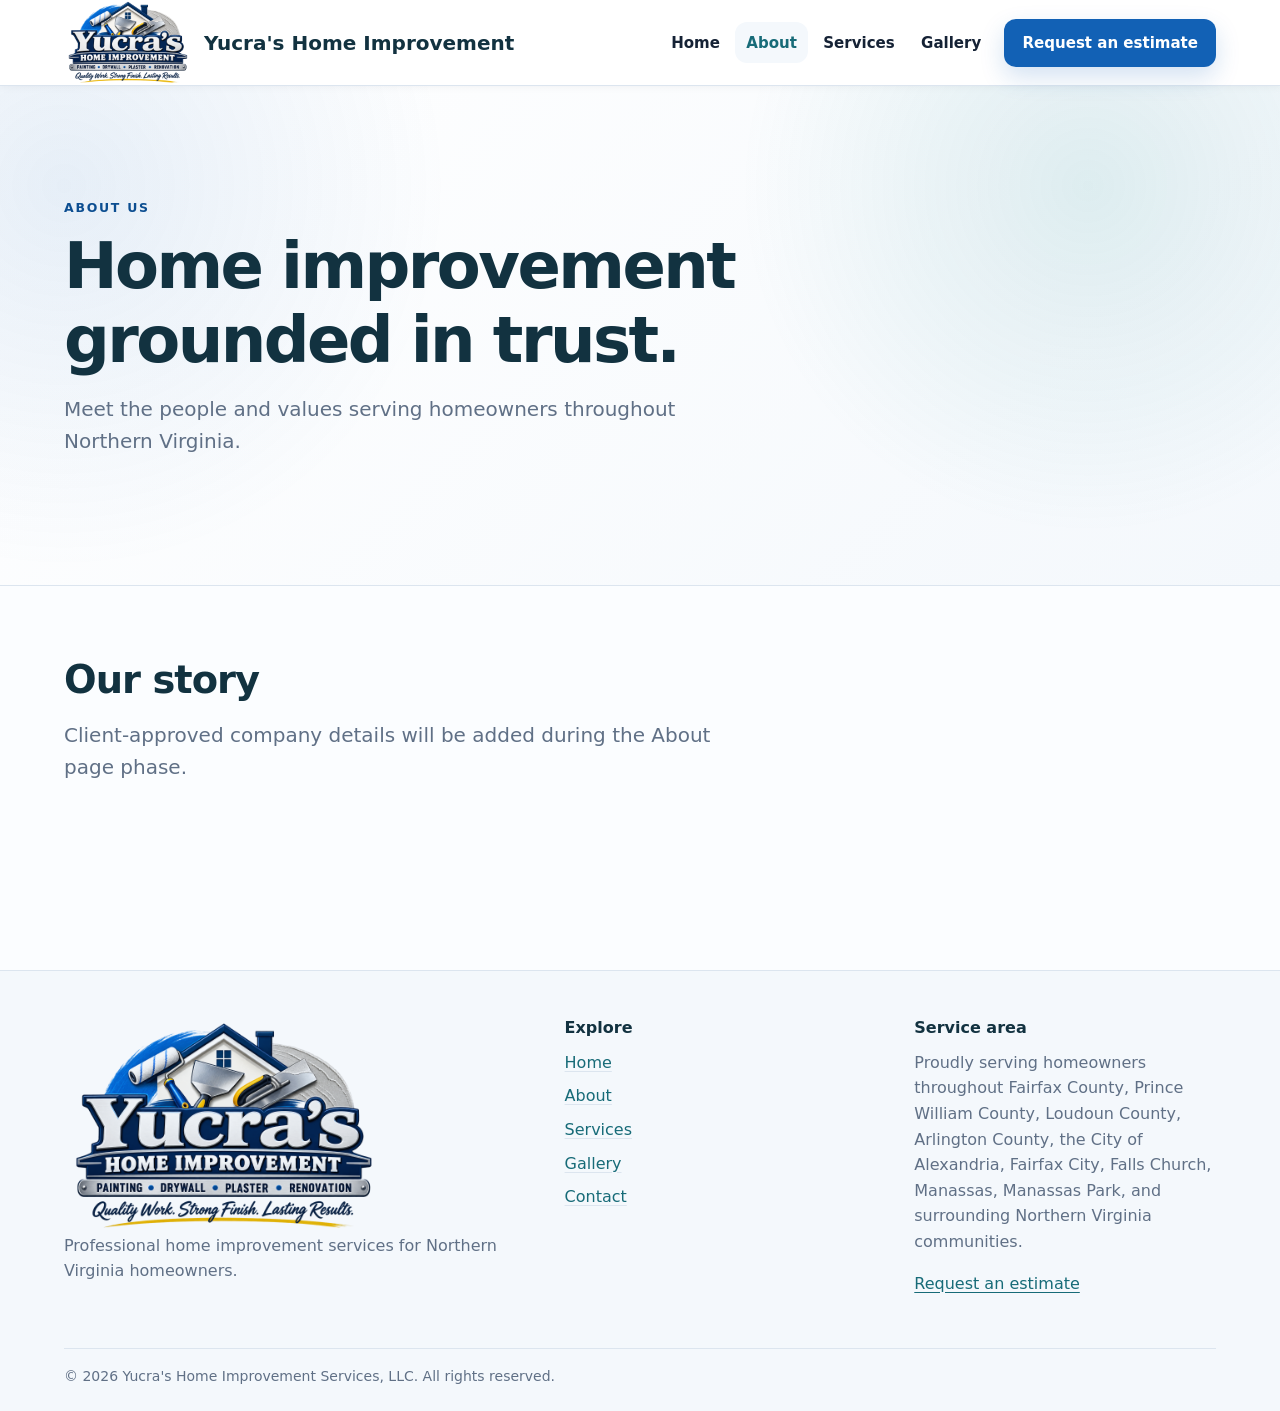
==== about.html @ 3514a620 "feat: implement homepage and update site branding" ====
<!doctype html>
<html lang="en">
<head><meta charset="utf-8"><meta name="viewport" content="width=device-width,initial-scale=1"><meta name="description" content="Learn about Yucra's Home Improvement Services."><title>About | Yucra's Home Improvement</title><link rel="stylesheet" href="src/css/styles.css"></head>
<body>
  <a class="skip-link" href="#main-content">Skip to main content</a>
  <header class="site-header"><div class="container site-header__inner"><a class="brand" href="index.html" aria-label="Yucra's Home Improvement, home"><img class="brand__mark brand__mark--approved" src="src/images/logo/logo_v2.png" width="1536" height="1024" alt="" decoding="async"><span class="brand__text">Yucra's Home Improvement</span></a><button class="nav-toggle" type="button" aria-expanded="false" aria-controls="site-navigation" aria-label="Open navigation"><span class="nav-toggle__icon" aria-hidden="true"></span></button><nav class="site-nav" id="site-navigation" aria-label="Primary navigation"><a href="index.html">Home</a><a href="about.html" aria-current="page">About</a><a href="services.html">Services</a><a href="gallery.html">Gallery</a><a class="button" href="contact.html">Request an estimate</a></nav></div></header>
  <main id="main-content"><section class="page-hero"><div class="container"><p class="eyebrow">About us</p><h1>Home improvement grounded in trust.</h1><p class="lede">Meet the people and values serving homeowners throughout Northern Virginia.</p></div></section><section class="section page-placeholder"><div class="container"><h2>Our story</h2><p class="lede">Client-approved company details will be added during the About page phase.</p></div></section></main>
  <footer class="site-footer"><div class="container"><div class="site-footer__grid"><div><a class="footer-logo-link" href="index.html" aria-label="Yucra's Home Improvement, home"><img class="footer-logo" src="src/images/logo/logo_v2.png" width="1536" height="1024" alt="" loading="lazy" decoding="async"></a><p>Professional home improvement services for Northern Virginia homeowners.</p></div><nav aria-label="Footer navigation"><h3>Explore</h3><ul class="footer-links"><li><a href="index.html">Home</a></li><li><a href="about.html">About</a></li><li><a href="services.html">Services</a></li><li><a href="gallery.html">Gallery</a></li><li><a href="contact.html">Contact</a></li></ul></nav><div><h3>Service area</h3><p>Proudly serving homeowners throughout Fairfax County, Prince William County, Loudoun County, Arlington County, the City of Alexandria, Fairfax City, Falls Church, Manassas, Manassas Park, and surrounding Northern Virginia communities.</p><a href="contact.html">Request an estimate</a></div></div><div class="site-footer__bottom">&copy; <span data-current-year>2026</span> Yucra's Home Improvement Services, LLC. All rights reserved.</div></div></footer>
  <script src="src/js/main.js" defer></script>
</body>
</html>
---- src/css/styles.css ----
:root {
  --color-primary-900: #123240;
  --color-primary-700: #176b78;
  --color-primary-500: #2a9098;
  --color-accent-500: #1261b5;
  --color-accent-600: #0c4e91;
  --color-accent-glow: rgb(18 97 181 / 10%);
  --color-primary-glow: rgb(42 144 152 / 13%);
  --color-ink: #152235;
  --color-muted: #607086;
  --color-surface: #fbfdff;
  --color-surface-raised: #ffffff;
  --color-surface-header: rgb(255 255 255 / 88%);
  --color-surface-soft: #f4f8fc;
  --color-border: #dce5ef;
  --color-on-accent: #ffffff;
  --font-sans: Inter, ui-sans-serif, system-ui, -apple-system, BlinkMacSystemFont, "Segoe UI", sans-serif;
  --space-1: .25rem;
  --space-2: .5rem;
  --space-3: .75rem;
  --space-4: 1rem;
  --space-5: 1.5rem;
  --space-6: 2rem;
  --space-7: 3rem;
  --space-8: 4.5rem;
  --radius-sm: .75rem;
  --radius-md: 1rem;
  --radius-lg: 1.375rem;
  --shadow-sm: 0 1px 8px rgb(7 21 37 / 5%);
  --shadow-md: 0 18px 45px rgb(7 21 37 / 10%);
  --shadow-accent: 0 10px 25px rgb(18 97 181 / 18%);
  --container: 72rem;
  --transition: 180ms ease;
}

*, *::before, *::after { box-sizing: border-box; }
html { scroll-behavior: smooth; }
body {
  margin: 0;
  color: var(--color-ink);
  background: var(--color-surface);
  font-family: var(--font-sans);
  font-size: 1rem;
  line-height: 1.6;
  -webkit-font-smoothing: antialiased;
}
body.nav-open { overflow: hidden; }
img { display: block; max-width: 100%; }
a { color: var(--color-primary-700); text-underline-offset: .2em; }
a:hover { color: var(--color-primary-900); }
h1, h2, h3 { margin: 0 0 var(--space-4); color: var(--color-primary-900); line-height: 1.15; }
h1 { font-size: clamp(2.25rem, 5vw, 4.5rem); letter-spacing: -.04em; }
h2 { font-size: clamp(1.75rem, 3vw, 2.75rem); letter-spacing: -.025em; }
h3 { font-size: 1.25rem; }
p { margin: 0 0 var(--space-4); }

.skip-link { position: fixed; left: var(--space-4); top: -5rem; z-index: 1000; padding: var(--space-3) var(--space-4); background: var(--color-primary-900); color: var(--color-on-accent); }
.skip-link:focus { top: var(--space-4); }
.container { width: min(calc(100% - 2rem), var(--container)); margin-inline: auto; }
.section { padding-block: var(--space-8); }
.section--soft { background: var(--color-surface-soft); }
.eyebrow { margin-bottom: var(--space-3); color: var(--color-accent-600); font-size: .78rem; font-weight: 800; letter-spacing: .14em; text-transform: uppercase; }
.lede { max-width: 42rem; color: var(--color-muted); font-size: clamp(1.05rem, 2vw, 1.25rem); }
.text-link { color: var(--color-primary-900); font-weight: 800; text-decoration: none; }
.text-link span { margin-left: var(--space-1); color: var(--color-accent-500); }

.button { display: inline-flex; min-height: 3rem; align-items: center; justify-content: center; padding: .75rem 1.25rem; border: 2px solid transparent; border-radius: var(--radius-sm); background: var(--color-accent-500); box-shadow: var(--shadow-accent); color: var(--color-on-accent); font-weight: 750; text-decoration: none; transition: background var(--transition), box-shadow var(--transition), transform var(--transition); }
.button:hover { background: var(--color-accent-600); color: var(--color-on-accent); transform: translateY(-1px); }
.button--outline { border-color: var(--color-primary-700); background: transparent; box-shadow: none; color: var(--color-primary-700); }
.button--outline:hover { background: var(--color-primary-700); color: var(--color-on-accent); }

.site-header { position: sticky; top: 0; z-index: 100; border-bottom: 1px solid var(--color-border); background: var(--color-surface-header); box-shadow: var(--shadow-sm); backdrop-filter: blur(18px); }
.site-header__inner { min-height: 4.75rem; display: flex; align-items: center; justify-content: space-between; gap: var(--space-5); }
.brand { display: inline-flex; align-items: center; gap: var(--space-3); color: var(--color-primary-900); font-weight: 850; line-height: 1.05; text-decoration: none; }
.brand__mark { display: grid; width: 2.5rem; aspect-ratio: 1; place-items: center; border-radius: var(--radius-sm); background: linear-gradient(135deg, var(--color-accent-500), var(--color-primary-500)); box-shadow: var(--shadow-accent); color: var(--color-on-accent); font-size: .85rem; letter-spacing: .04em; }
.site-header .brand__mark--approved { width: 8rem; height: auto; aspect-ratio: auto; object-fit: contain; background: var(--color-surface-raised); box-shadow: none; }
.site-header .brand__text { display: block; color: var(--color-primary-900); font-size: 1.25rem; font-weight: 700; line-height: 1.2; white-space: nowrap; }
.nav-toggle { display: none; width: 2.75rem; height: 2.75rem; border: 1px solid var(--color-border); border-radius: var(--radius-sm); background: var(--color-surface-raised); color: var(--color-primary-900); cursor: pointer; }
.nav-toggle__icon,
.nav-toggle__icon::before,
.nav-toggle__icon::after { display: block; width: 1.25rem; height: 2px; border-radius: 999px; background: currentColor; transition: transform var(--transition), opacity var(--transition); }
.nav-toggle__icon { position: relative; }
.nav-toggle__icon::before,
.nav-toggle__icon::after { position: absolute; left: 0; content: ""; }
.nav-toggle__icon::before { transform: translateY(-.4rem); }
.nav-toggle__icon::after { transform: translateY(.4rem); }
.nav-toggle[aria-expanded="true"] .nav-toggle__icon { background: transparent; }
.nav-toggle[aria-expanded="true"] .nav-toggle__icon::before { transform: rotate(45deg); }
.nav-toggle[aria-expanded="true"] .nav-toggle__icon::after { transform: rotate(-45deg); }
.site-nav { display: flex; align-items: center; gap: .25rem; }
.site-nav a { padding: .55rem .7rem; border-radius: var(--radius-sm); color: var(--color-ink); font-size: .94rem; font-weight: 700; text-decoration: none; }
.site-nav a:hover, .site-nav a[aria-current="page"] { background: var(--color-surface-soft); color: var(--color-primary-700); }
.site-nav .button { margin-left: var(--space-2); padding-inline: 1rem; color: var(--color-on-accent); }

.page-hero { padding-block: clamp(4rem, 9vw, 7rem); border-bottom: 1px solid var(--color-border); background: radial-gradient(circle at 85% 20%, var(--color-primary-glow), transparent 30%), radial-gradient(circle at 5% 20%, var(--color-accent-glow), transparent 30%), linear-gradient(135deg, var(--color-surface-raised), var(--color-surface-soft)); color: var(--color-ink); }
.page-hero h1 { max-width: 52rem; color: var(--color-primary-900); }
.page-hero .lede { color: var(--color-muted); }
.page-placeholder { min-height: 24rem; }

.home-hero { min-height: min(46rem, calc(100vh - 4.75rem)); display: grid; align-items: center; }
.home-hero__inner { display: grid; width: min(calc(100% - 2rem), var(--container)); align-items: center; }
.home-hero__content { min-width: 0; }
.home-hero h1 { max-width: 60rem; }
.home-hero .lede { max-width: 48rem; }
.button-group { display: flex; flex-wrap: wrap; gap: var(--space-4); margin-top: var(--space-6); }
.intro-grid { display: grid; grid-template-columns: minmax(0, .9fr) minmax(0, 1.1fr); gap: var(--space-8); align-items: start; }
.intro-copy { max-width: 38rem; }
.section-heading { max-width: 44rem; margin-bottom: var(--space-7); }
.section-heading--split { display: grid; max-width: none; grid-template-columns: minmax(0, 1.15fr) minmax(18rem, .85fr); gap: var(--space-7); align-items: end; }
.section-heading--split .button { margin-top: var(--space-3); }
.service-grid { display: grid; grid-template-columns: repeat(2, minmax(0, 1fr)); gap: var(--space-5); }
.service-card { display: flex; min-height: 20rem; flex-direction: column; padding: var(--space-6); border: 1px solid var(--color-border); border-radius: var(--radius-lg); background: var(--color-surface-raised); box-shadow: var(--shadow-sm); }
.service-card__number { margin-bottom: var(--space-6); color: var(--color-accent-500); font-size: .75rem; font-weight: 900; letter-spacing: .1em; }
.service-card p { color: var(--color-muted); }
.service-card .text-link { margin-top: auto; }
.specialty-panel { display: grid; grid-template-columns: minmax(0, 1.1fr) minmax(20rem, .9fr); gap: var(--space-8); align-items: center; padding: var(--space-8); border: 1px solid var(--color-border); border-radius: var(--radius-lg); background: var(--color-surface-raised); box-shadow: var(--shadow-md); }
.specialty-panel__copy { max-width: 42rem; }
.process-list { display: grid; margin: 0; padding: 0; grid-template-columns: repeat(2, minmax(0, 1fr)); gap: var(--space-3); list-style: none; }
.process-list li { display: grid; min-height: 8rem; align-content: space-between; padding: var(--space-5); border: 1px solid var(--color-border); border-radius: var(--radius-md); background: var(--color-surface-soft); }
.process-list span { color: var(--color-accent-500); font-size: .72rem; font-weight: 900; letter-spacing: .1em; }
.process-list strong { color: var(--color-primary-900); font-size: 1.1rem; }
.work-preview { display: grid; grid-template-columns: 1.2fr .9fr .9fr; gap: var(--space-4); }
.work-preview__item { display: flex; min-height: 18rem; align-items: flex-end; overflow: hidden; padding: var(--space-5); border: 1px solid var(--color-border); border-radius: var(--radius-lg); background: radial-gradient(circle at 80% 15%, var(--color-primary-glow), transparent 35%), linear-gradient(145deg, var(--color-surface-raised), var(--color-border)); }
.work-preview__item:first-child { min-height: 24rem; }
.work-preview__item span { padding: var(--space-2) var(--space-3); border-radius: var(--radius-sm); background: var(--color-surface-header); color: var(--color-primary-900); font-weight: 800; backdrop-filter: blur(10px); }
.feature-list { display: grid; grid-template-columns: repeat(2, minmax(0, 1fr)); border-top: 1px solid var(--color-border); }
.feature-list article { padding: var(--space-6) var(--space-6) var(--space-6) 0; border-bottom: 1px solid var(--color-border); }
.feature-list article:nth-child(odd) { padding-right: var(--space-7); border-right: 1px solid var(--color-border); }
.feature-list article:nth-child(even) { padding-left: var(--space-7); }
.feature-list p { margin-bottom: 0; color: var(--color-muted); }
.about-preview { display: grid; grid-template-columns: minmax(0, .9fr) minmax(0, 1.1fr); gap: var(--space-8); align-items: center; }
.home-cta { background: var(--color-primary-900); color: var(--color-on-accent); }
.home-cta__inner { display: flex; align-items: center; justify-content: space-between; gap: var(--space-7); }
.home-cta h2 { color: var(--color-on-accent); }
.home-cta p:not(.eyebrow) { max-width: 40rem; color: var(--color-border); }
.home-cta .eyebrow { color: var(--color-primary-500); }

.site-footer { padding-block: var(--space-7) var(--space-5); border-top: 1px solid var(--color-border); background: var(--color-surface-soft); color: var(--color-muted); }
.site-footer__grid { display: grid; grid-template-columns: 1.5fr 1fr 1fr; gap: var(--space-7); }
.footer-logo-link { display: block; width: fit-content; border-radius: var(--radius-sm); }
.footer-logo { width: min(100%, 20rem); height: auto; border-radius: var(--radius-md); mix-blend-mode: multiply; }
.site-footer .brand, .site-footer h2, .site-footer h3 { color: var(--color-primary-900); }
.site-footer a { color: var(--color-primary-700); }
.site-footer h3 { margin-bottom: var(--space-3); font-size: 1rem; }
.footer-links { margin: 0; padding: 0; list-style: none; }
.footer-links li + li { margin-top: var(--space-2); }
.footer-links a { text-decoration-color: var(--color-border); }
.site-footer__bottom { margin-top: var(--space-7); padding-top: var(--space-4); border-top: 1px solid var(--color-border); font-size: .875rem; }

:focus-visible { outline: 3px solid var(--color-accent-500); outline-offset: 3px; }
@media (max-width: 52rem) {
  .nav-toggle { display: grid; place-items: center; }
  .site-header .brand__mark--approved { width: 7rem; }
  .site-header .brand__text { font-size: 1.125rem; }
  .site-nav { position: absolute; top: calc(100% + 1px); left: 0; right: 0; display: none; align-items: stretch; padding: var(--space-4); border-bottom: 1px solid var(--color-border); background: var(--color-surface-raised); box-shadow: var(--shadow-md); }
  .site-nav.is-open { display: grid; }
  .site-nav a { padding: var(--space-3); }
  .site-nav .button { margin: var(--space-2) 0 0; }
  .home-hero { min-height: auto; }
  .intro-grid, .section-heading--split, .service-grid, .specialty-panel, .work-preview, .feature-list, .about-preview { grid-template-columns: 1fr; }
  .intro-grid { gap: var(--space-5); }
  .specialty-panel { gap: var(--space-6); padding: var(--space-6); }
  .work-preview__item, .work-preview__item:first-child { min-height: 15rem; }
  .feature-list article, .feature-list article:nth-child(odd), .feature-list article:nth-child(even) { padding: var(--space-5) 0; border-right: 0; }
  .home-cta__inner { align-items: flex-start; flex-direction: column; }
  .site-footer__grid { grid-template-columns: 1fr; gap: var(--space-6); }
  .footer-logo { width: min(100%, 16rem); }
}
@media (max-width: 32rem) {
  .site-header .brand__text { display: none; }
  .button-group { align-items: stretch; flex-direction: column; }
  .button-group .button { width: 100%; }
  .process-list { grid-template-columns: 1fr; }
}
@media (min-width: 52.0625rem) {
  body.nav-open { overflow: auto; }
}
@media (min-width: 52.0625rem) and (max-width: 60rem) {
  .site-header .brand__text { font-size: 1rem; }
}
@media (prefers-reduced-motion: reduce) {
  html { scroll-behavior: auto; }
  *, *::before, *::after { transition-duration: .01ms !important; }
}
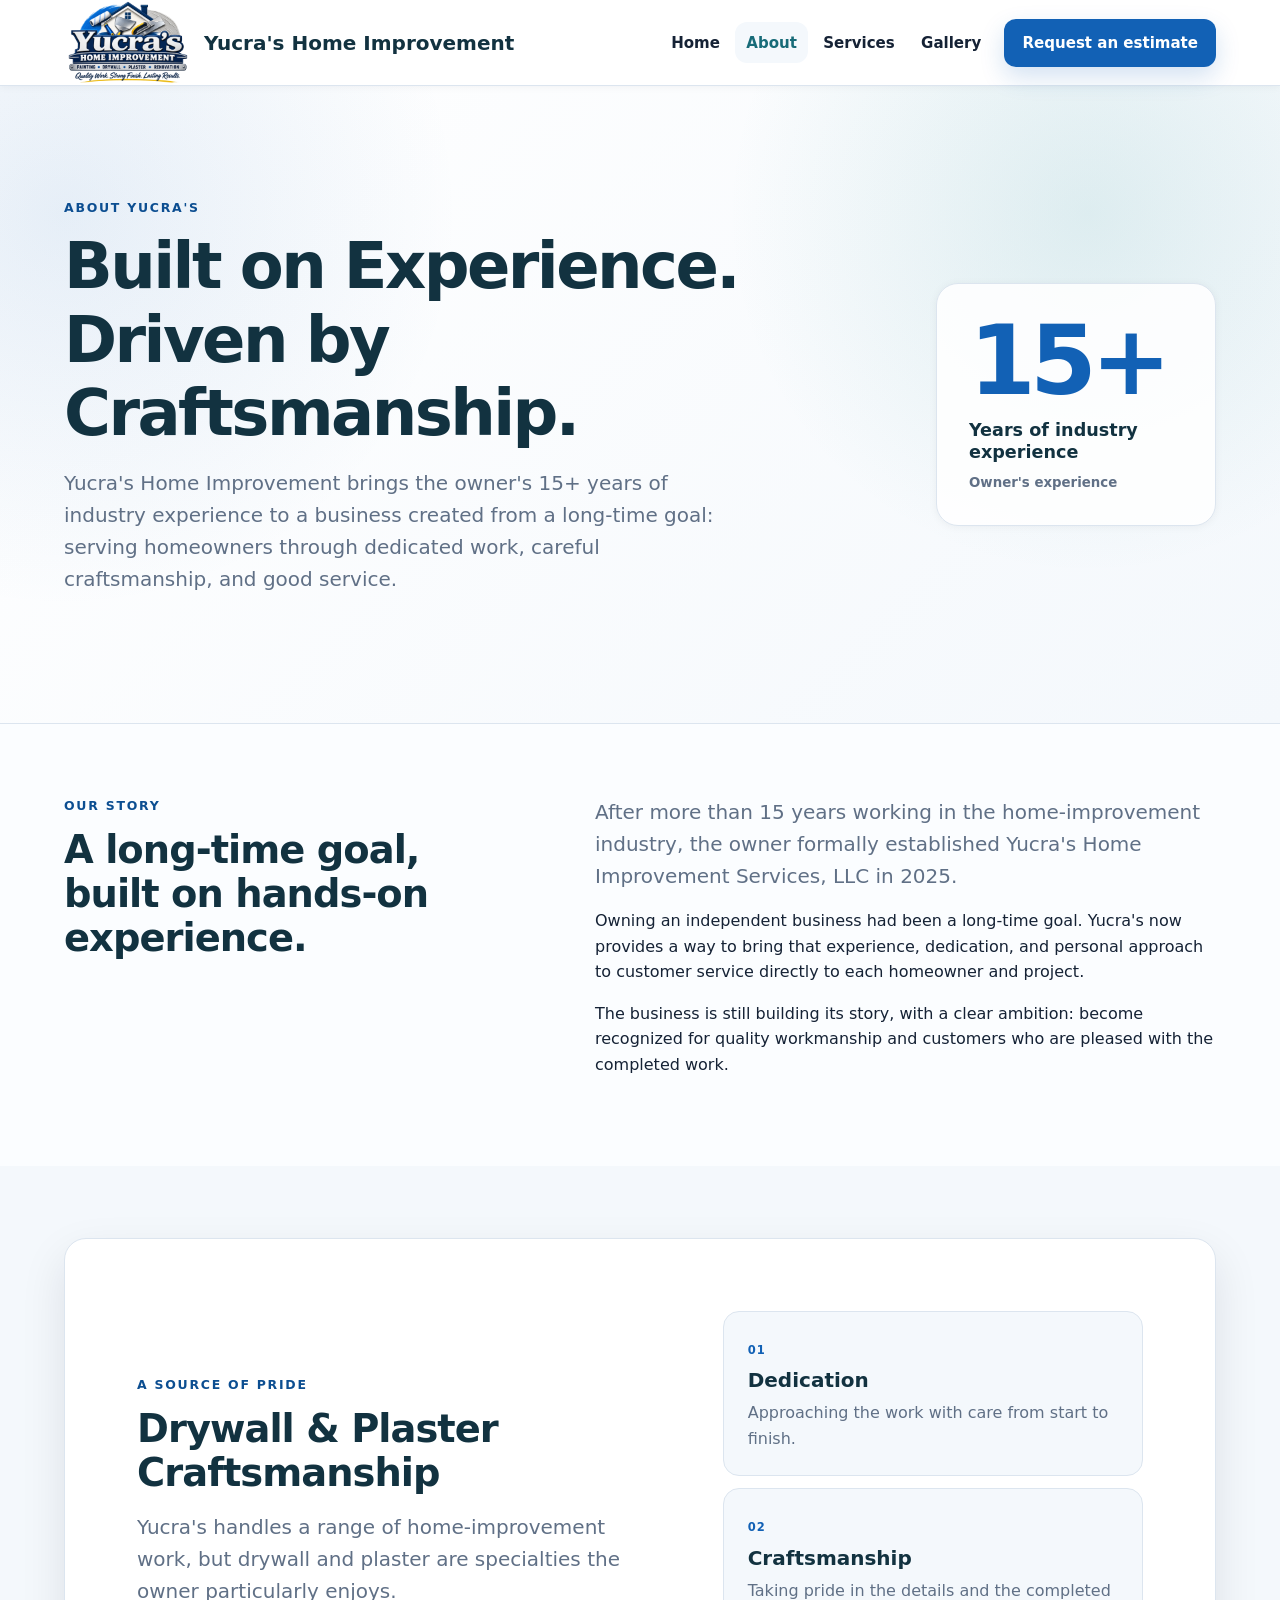
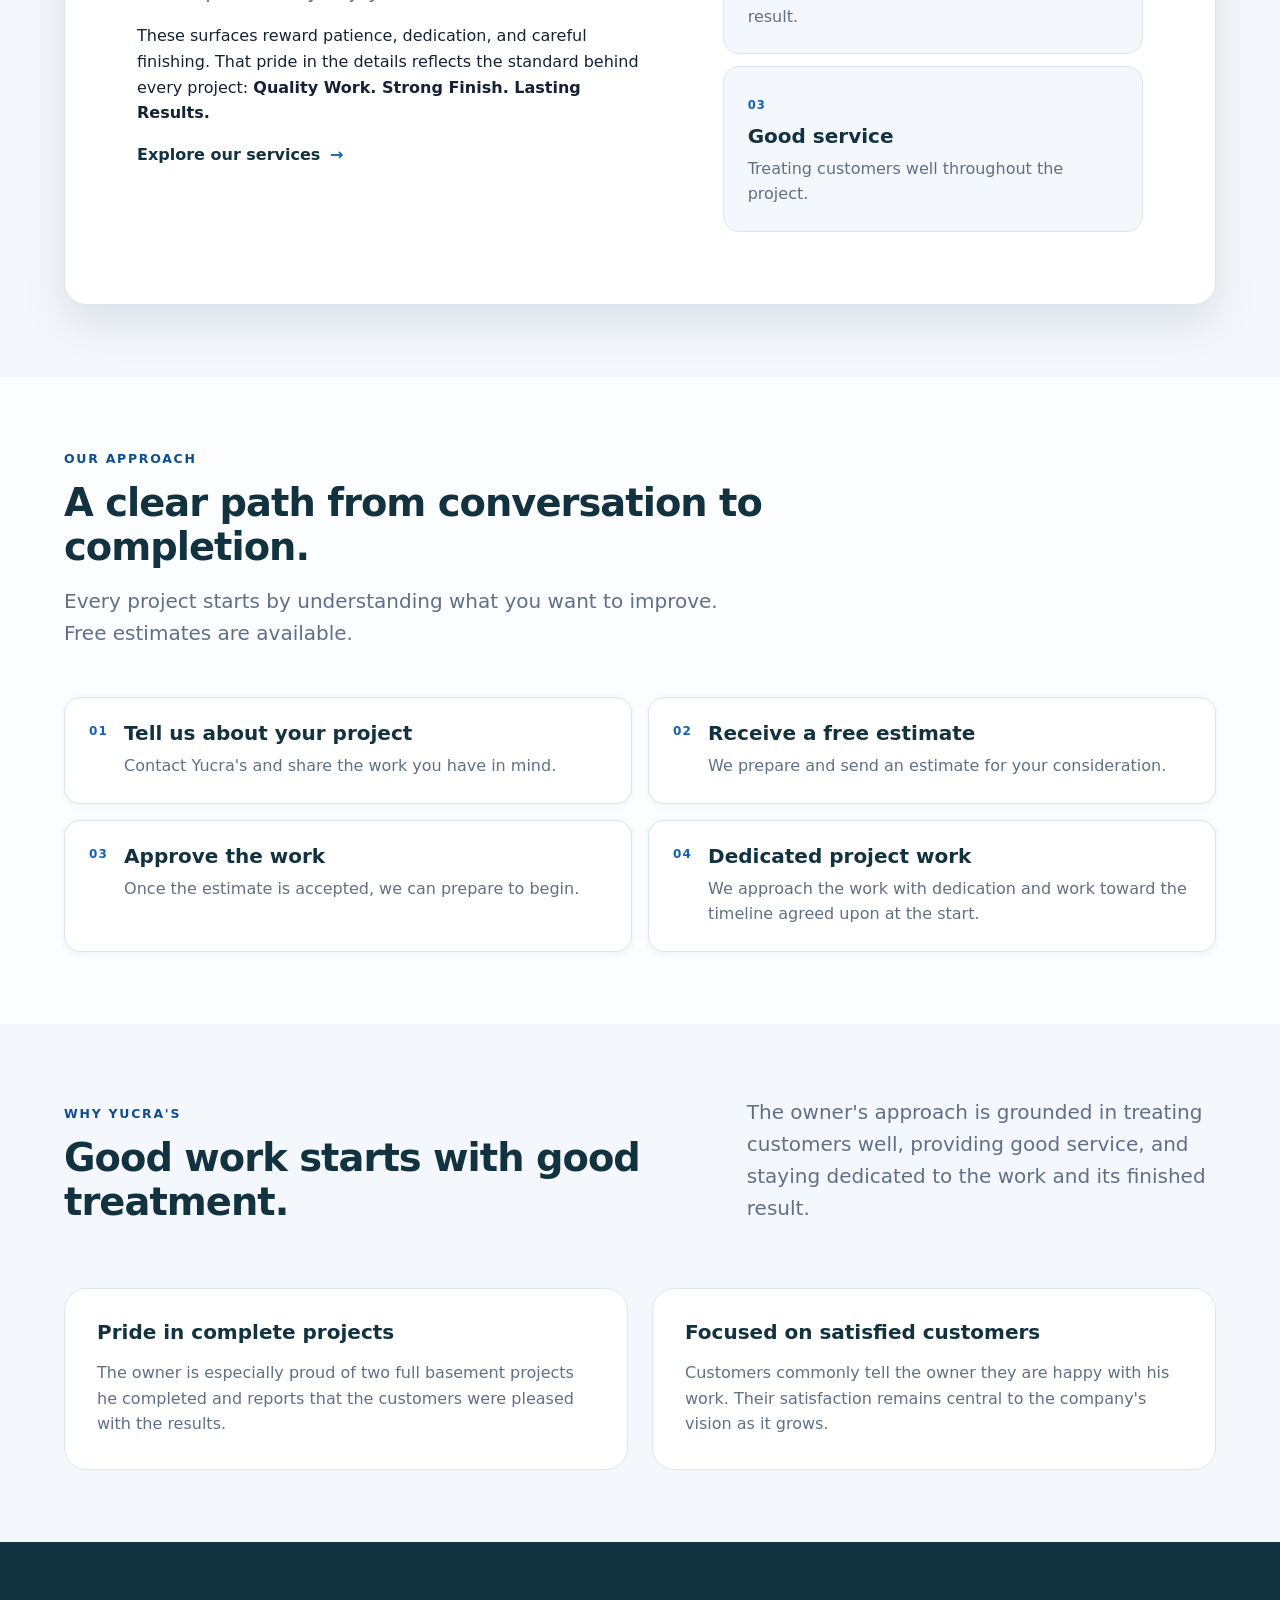
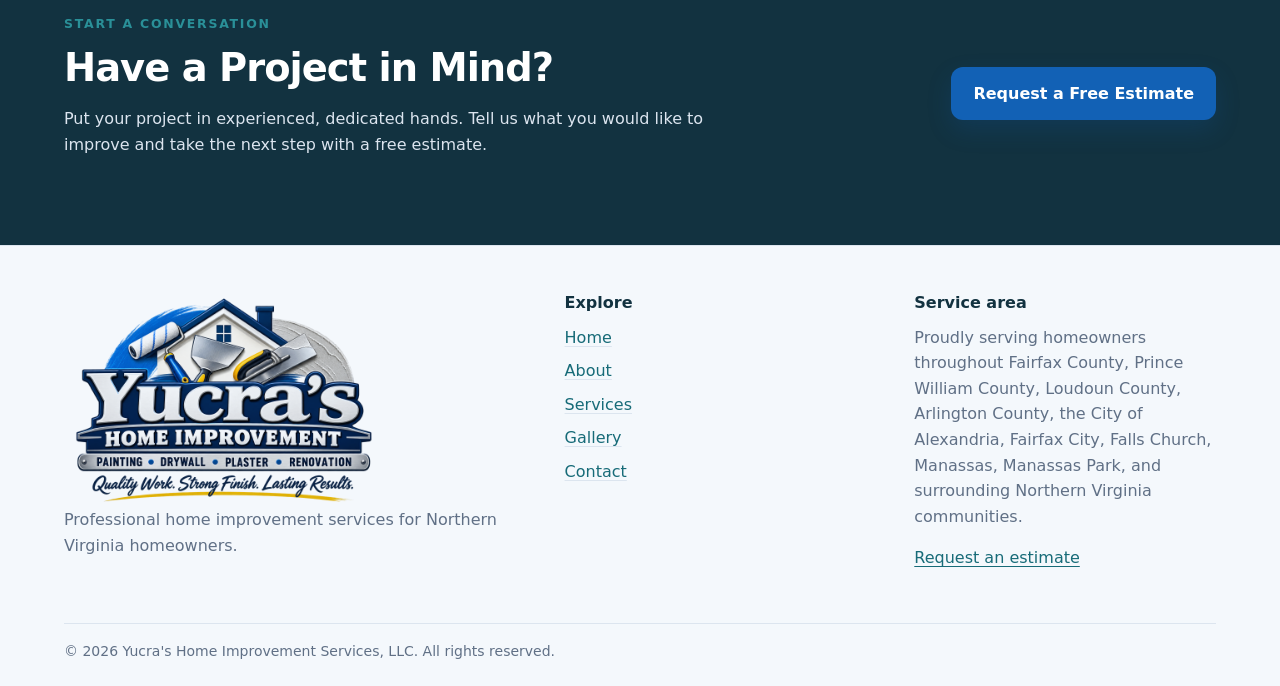
==== commit a33da01f: "feat: implement about page" ====
--- a/about.html
+++ b/about.html
@@ -1,10 +1,34 @@
 <!doctype html>
 <html lang="en">
-<head><meta charset="utf-8"><meta name="viewport" content="width=device-width,initial-scale=1"><meta name="description" content="Learn about Yucra's Home Improvement Services."><title>About | Yucra's Home Improvement</title><link rel="stylesheet" href="src/css/styles.css"></head>
+<head><meta charset="utf-8"><meta name="viewport" content="width=device-width,initial-scale=1"><meta name="description" content="Learn about the experience, craftsmanship, and customer-focused approach behind Yucra's Home Improvement Services."><title>About | Yucra's Home Improvement</title><link rel="stylesheet" href="src/css/styles.css"></head>
 <body>
   <a class="skip-link" href="#main-content">Skip to main content</a>
   <header class="site-header"><div class="container site-header__inner"><a class="brand" href="index.html" aria-label="Yucra's Home Improvement, home"><img class="brand__mark brand__mark--approved" src="src/images/logo/logo_v2.png" width="1536" height="1024" alt="" decoding="async"><span class="brand__text">Yucra's Home Improvement</span></a><button class="nav-toggle" type="button" aria-expanded="false" aria-controls="site-navigation" aria-label="Open navigation"><span class="nav-toggle__icon" aria-hidden="true"></span></button><nav class="site-nav" id="site-navigation" aria-label="Primary navigation"><a href="index.html">Home</a><a href="about.html" aria-current="page">About</a><a href="services.html">Services</a><a href="gallery.html">Gallery</a><a class="button" href="contact.html">Request an estimate</a></nav></div></header>
-  <main id="main-content"><section class="page-hero"><div class="container"><p class="eyebrow">About us</p><h1>Home improvement grounded in trust.</h1><p class="lede">Meet the people and values serving homeowners throughout Northern Virginia.</p></div></section><section class="section page-placeholder"><div class="container"><h2>Our story</h2><p class="lede">Client-approved company details will be added during the About page phase.</p></div></section></main>
+  <main id="main-content">
+    <section class="page-hero about-hero" aria-labelledby="about-title">
+      <div class="container about-hero__grid"><div><p class="eyebrow">About Yucra's</p><h1 id="about-title">Built on Experience. Driven by Craftsmanship.</h1><p class="lede">Yucra's Home Improvement brings the owner's 15+ years of industry experience to a business created from a long-time goal: serving homeowners through dedicated work, careful craftsmanship, and good service.</p></div><div class="experience-highlight" aria-label="More than 15 years of industry experience held by the owner"><strong>15+</strong><span>Years of industry experience</span><small>Owner's experience</small></div></div>
+    </section>
+
+    <section class="section" aria-labelledby="story-title">
+      <div class="container about-story"><div><p class="eyebrow">Our story</p><h2 id="story-title">A long-time goal, built on hands-on experience.</h2></div><div class="about-story__copy"><p class="lede">After more than 15 years working in the home-improvement industry, the owner formally established Yucra's Home Improvement Services, LLC in 2025.</p><p>Owning an independent business had been a long-time goal. Yucra's now provides a way to bring that experience, dedication, and personal approach to customer service directly to each homeowner and project.</p><p>The business is still building its story, with a clear ambition: become recognized for quality workmanship and customers who are pleased with the completed work.</p></div></div>
+    </section>
+
+    <section class="section section--soft" aria-labelledby="craft-title">
+      <div class="container specialty-panel about-specialty"><div class="specialty-panel__copy"><p class="eyebrow">A source of pride</p><h2 id="craft-title">Drywall &amp; Plaster Craftsmanship</h2><p class="lede">Yucra's handles a range of home-improvement work, but drywall and plaster are specialties the owner particularly enjoys.</p><p>These surfaces reward patience, dedication, and careful finishing. That pride in the details reflects the standard behind every project: <strong>Quality Work. Strong Finish. Lasting Results.</strong></p><a class="text-link" href="services.html">Explore our services <span aria-hidden="true">&rarr;</span></a></div><div class="craft-principles" aria-label="Craftsmanship principles"><div><span>01</span><h3>Dedication</h3><p>Approaching the work with care from start to finish.</p></div><div><span>02</span><h3>Craftsmanship</h3><p>Taking pride in the details and the completed result.</p></div><div><span>03</span><h3>Good service</h3><p>Treating customers well throughout the project.</p></div></div></div>
+    </section>
+
+    <section class="section" aria-labelledby="approach-title">
+      <div class="container"><div class="section-heading"><p class="eyebrow">Our approach</p><h2 id="approach-title">A clear path from conversation to completion.</h2><p class="lede">Every project starts by understanding what you want to improve. Free estimates are available.</p></div><ol class="about-process"><li><span>01</span><div><h3>Tell us about your project</h3><p>Contact Yucra's and share the work you have in mind.</p></div></li><li><span>02</span><div><h3>Receive a free estimate</h3><p>We prepare and send an estimate for your consideration.</p></div></li><li><span>03</span><div><h3>Approve the work</h3><p>Once the estimate is accepted, we can prepare to begin.</p></div></li><li><span>04</span><div><h3>Dedicated project work</h3><p>We approach the work with dedication and work toward the timeline agreed upon at the start.</p></div></li></ol></div>
+    </section>
+
+    <section class="section section--soft" aria-labelledby="why-about-title">
+      <div class="container"><div class="section-heading section-heading--split"><div><p class="eyebrow">Why Yucra's</p><h2 id="why-about-title">Good work starts with good treatment.</h2></div><p class="lede">The owner's approach is grounded in treating customers well, providing good service, and staying dedicated to the work and its finished result.</p></div><div class="about-proof"><article><h3>Pride in complete projects</h3><p>The owner is especially proud of two full basement projects he completed and reports that the customers were pleased with the results.</p></article><article><h3>Focused on satisfied customers</h3><p>Customers commonly tell the owner they are happy with his work. Their satisfaction remains central to the company's vision as it grows.</p></article></div></div>
+    </section>
+
+    <section class="section home-cta" aria-labelledby="about-cta-title">
+      <div class="container home-cta__inner"><div><p class="eyebrow">Start a conversation</p><h2 id="about-cta-title">Have a Project in Mind?</h2><p>Put your project in experienced, dedicated hands. Tell us what you would like to improve and take the next step with a free estimate.</p></div><a class="button" href="contact.html">Request a Free Estimate</a></div>
+    </section>
+  </main>
   <footer class="site-footer"><div class="container"><div class="site-footer__grid"><div><a class="footer-logo-link" href="index.html" aria-label="Yucra's Home Improvement, home"><img class="footer-logo" src="src/images/logo/logo_v2.png" width="1536" height="1024" alt="" loading="lazy" decoding="async"></a><p>Professional home improvement services for Northern Virginia homeowners.</p></div><nav aria-label="Footer navigation"><h3>Explore</h3><ul class="footer-links"><li><a href="index.html">Home</a></li><li><a href="about.html">About</a></li><li><a href="services.html">Services</a></li><li><a href="gallery.html">Gallery</a></li><li><a href="contact.html">Contact</a></li></ul></nav><div><h3>Service area</h3><p>Proudly serving homeowners throughout Fairfax County, Prince William County, Loudoun County, Arlington County, the City of Alexandria, Fairfax City, Falls Church, Manassas, Manassas Park, and surrounding Northern Virginia communities.</p><a href="contact.html">Request an estimate</a></div></div><div class="site-footer__bottom">&copy; <span data-current-year>2026</span> Yucra's Home Improvement Services, LLC. All rights reserved.</div></div></footer>
   <script src="src/js/main.js" defer></script>
 </body>
--- a/src/css/styles.css
+++ b/src/css/styles.css
@@ -96,6 +96,28 @@
 .page-hero h1 { max-width: 52rem; color: var(--color-primary-900); }
 .page-hero .lede { color: var(--color-muted); }
 .page-placeholder { min-height: 24rem; }
+
+.about-hero__grid { display: grid; grid-template-columns: minmax(0, 1fr) minmax(14rem, .35fr); gap: var(--space-8); align-items: center; }
+.experience-highlight { display: grid; padding: var(--space-6); border: 1px solid var(--color-border); border-radius: var(--radius-lg); background: var(--color-surface-header); box-shadow: var(--shadow-sm); }
+.experience-highlight strong { color: var(--color-accent-500); font-size: clamp(3.5rem, 8vw, 6rem); line-height: .95; letter-spacing: -.06em; }
+.experience-highlight span { margin-top: var(--space-3); color: var(--color-primary-900); font-size: 1.1rem; font-weight: 800; line-height: 1.25; }
+.experience-highlight small { margin-top: var(--space-2); color: var(--color-muted); font-weight: 700; }
+.about-story { display: grid; grid-template-columns: minmax(0, .85fr) minmax(0, 1.15fr); gap: var(--space-8); align-items: start; }
+.about-story__copy { max-width: 42rem; }
+.about-specialty { box-shadow: var(--shadow-sm); }
+.craft-principles { display: grid; gap: var(--space-3); }
+.craft-principles div { padding: var(--space-5); border: 1px solid var(--color-border); border-radius: var(--radius-md); background: var(--color-surface-soft); }
+.craft-principles span { color: var(--color-accent-500); font-size: .72rem; font-weight: 900; letter-spacing: .1em; }
+.craft-principles h3 { margin: var(--space-2) 0; }
+.craft-principles p { margin: 0; color: var(--color-muted); }
+.about-process { display: grid; margin: 0; padding: 0; grid-template-columns: repeat(2, minmax(0, 1fr)); gap: var(--space-4); list-style: none; }
+.about-process li { display: grid; grid-template-columns: auto 1fr; gap: var(--space-4); padding: var(--space-5); border: 1px solid var(--color-border); border-radius: var(--radius-md); background: var(--color-surface-raised); box-shadow: var(--shadow-sm); }
+.about-process span { color: var(--color-accent-500); font-size: .75rem; font-weight: 900; letter-spacing: .1em; }
+.about-process h3 { margin-bottom: var(--space-2); }
+.about-process p { margin: 0; color: var(--color-muted); }
+.about-proof { display: grid; grid-template-columns: repeat(2, minmax(0, 1fr)); gap: var(--space-5); }
+.about-proof article { padding: var(--space-6); border: 1px solid var(--color-border); border-radius: var(--radius-lg); background: var(--color-surface-raised); }
+.about-proof p { margin: 0; color: var(--color-muted); }
 
 .home-hero { min-height: min(46rem, calc(100vh - 4.75rem)); display: grid; align-items: center; }
 .home-hero__inner { display: grid; width: min(calc(100% - 2rem), var(--container)); align-items: center; }
@@ -157,7 +179,9 @@
   .site-nav a { padding: var(--space-3); }
   .site-nav .button { margin: var(--space-2) 0 0; }
   .home-hero { min-height: auto; }
-  .intro-grid, .section-heading--split, .service-grid, .specialty-panel, .work-preview, .feature-list, .about-preview { grid-template-columns: 1fr; }
+  .intro-grid, .section-heading--split, .service-grid, .specialty-panel, .work-preview, .feature-list, .about-preview, .about-hero__grid, .about-story { grid-template-columns: 1fr; }
+  .about-hero__grid, .about-story { gap: var(--space-6); }
+  .experience-highlight { max-width: 20rem; }
   .intro-grid { gap: var(--space-5); }
   .specialty-panel { gap: var(--space-6); padding: var(--space-6); }
   .work-preview__item, .work-preview__item:first-child { min-height: 15rem; }
@@ -171,6 +195,8 @@
   .button-group { align-items: stretch; flex-direction: column; }
   .button-group .button { width: 100%; }
   .process-list { grid-template-columns: 1fr; }
+  .about-process, .about-proof { grid-template-columns: 1fr; }
+  .about-process li { grid-template-columns: 1fr; }
 }
 @media (min-width: 52.0625rem) {
   body.nav-open { overflow: auto; }
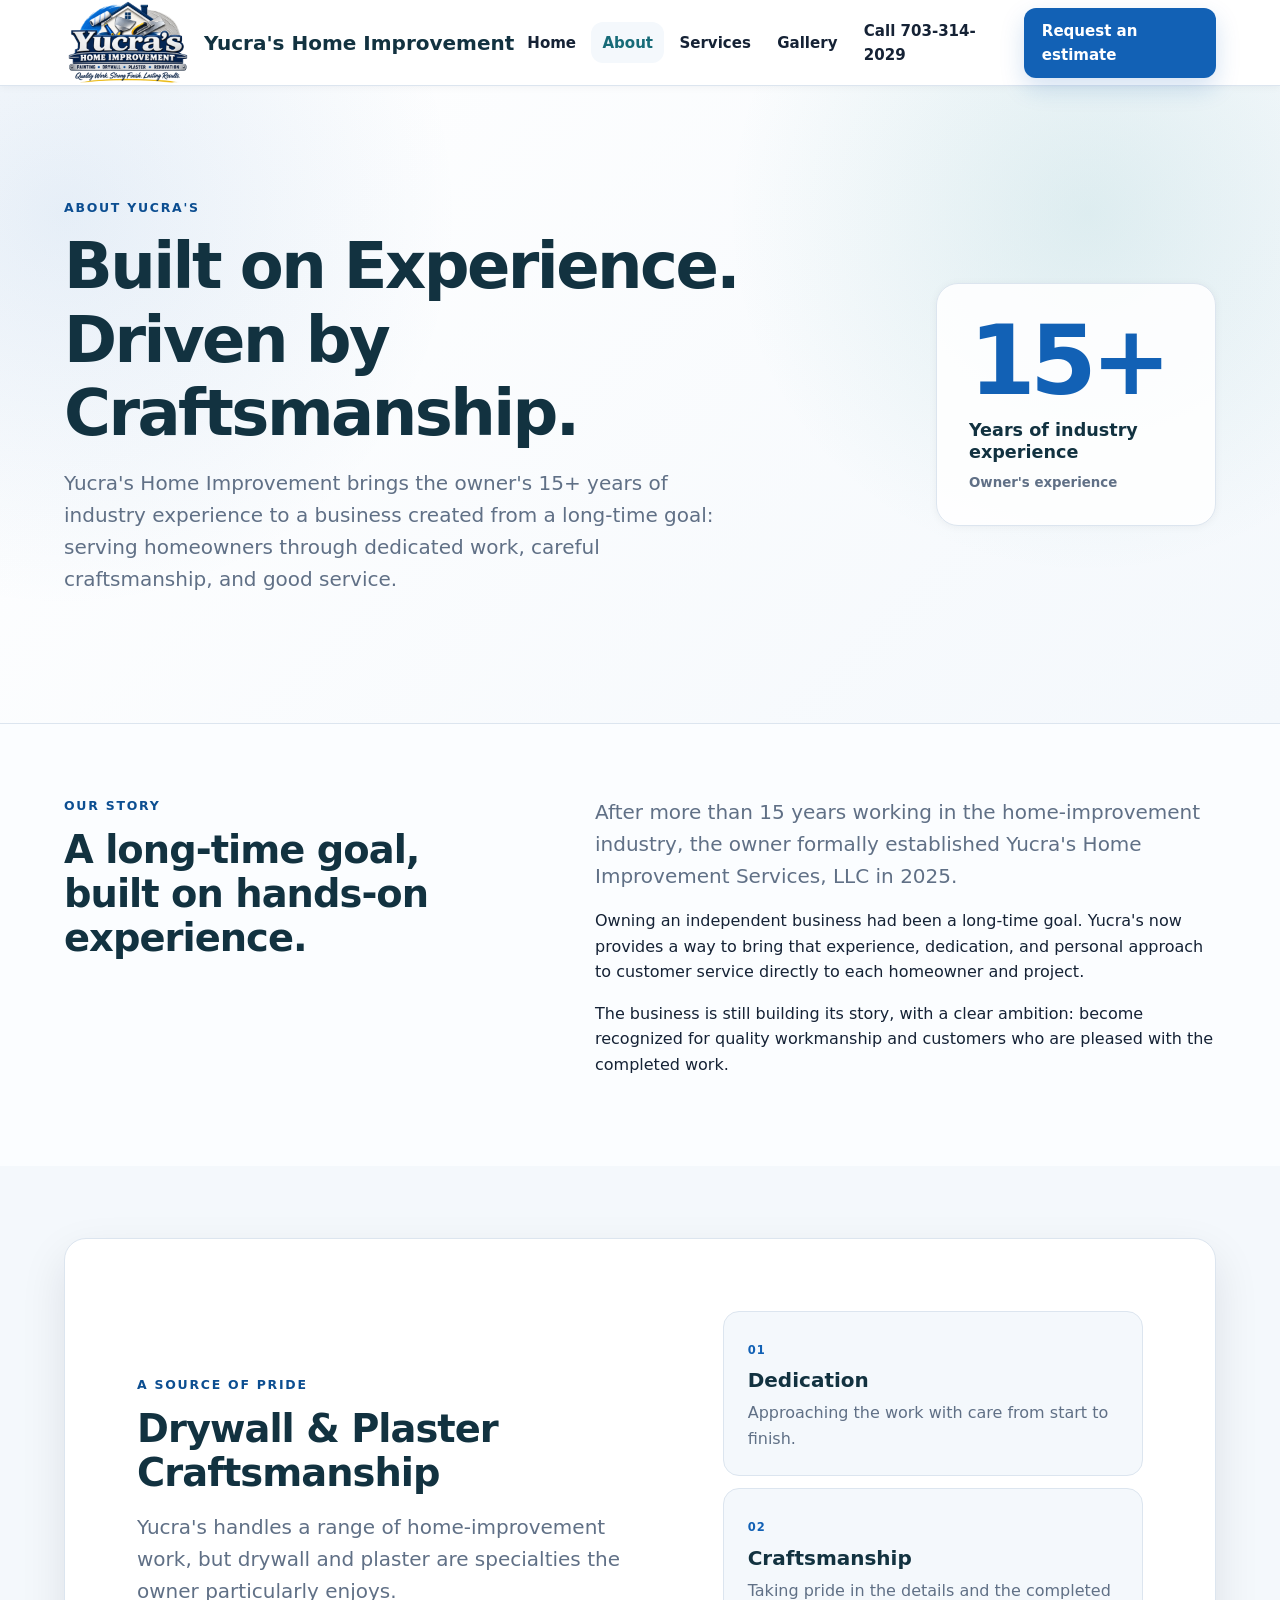
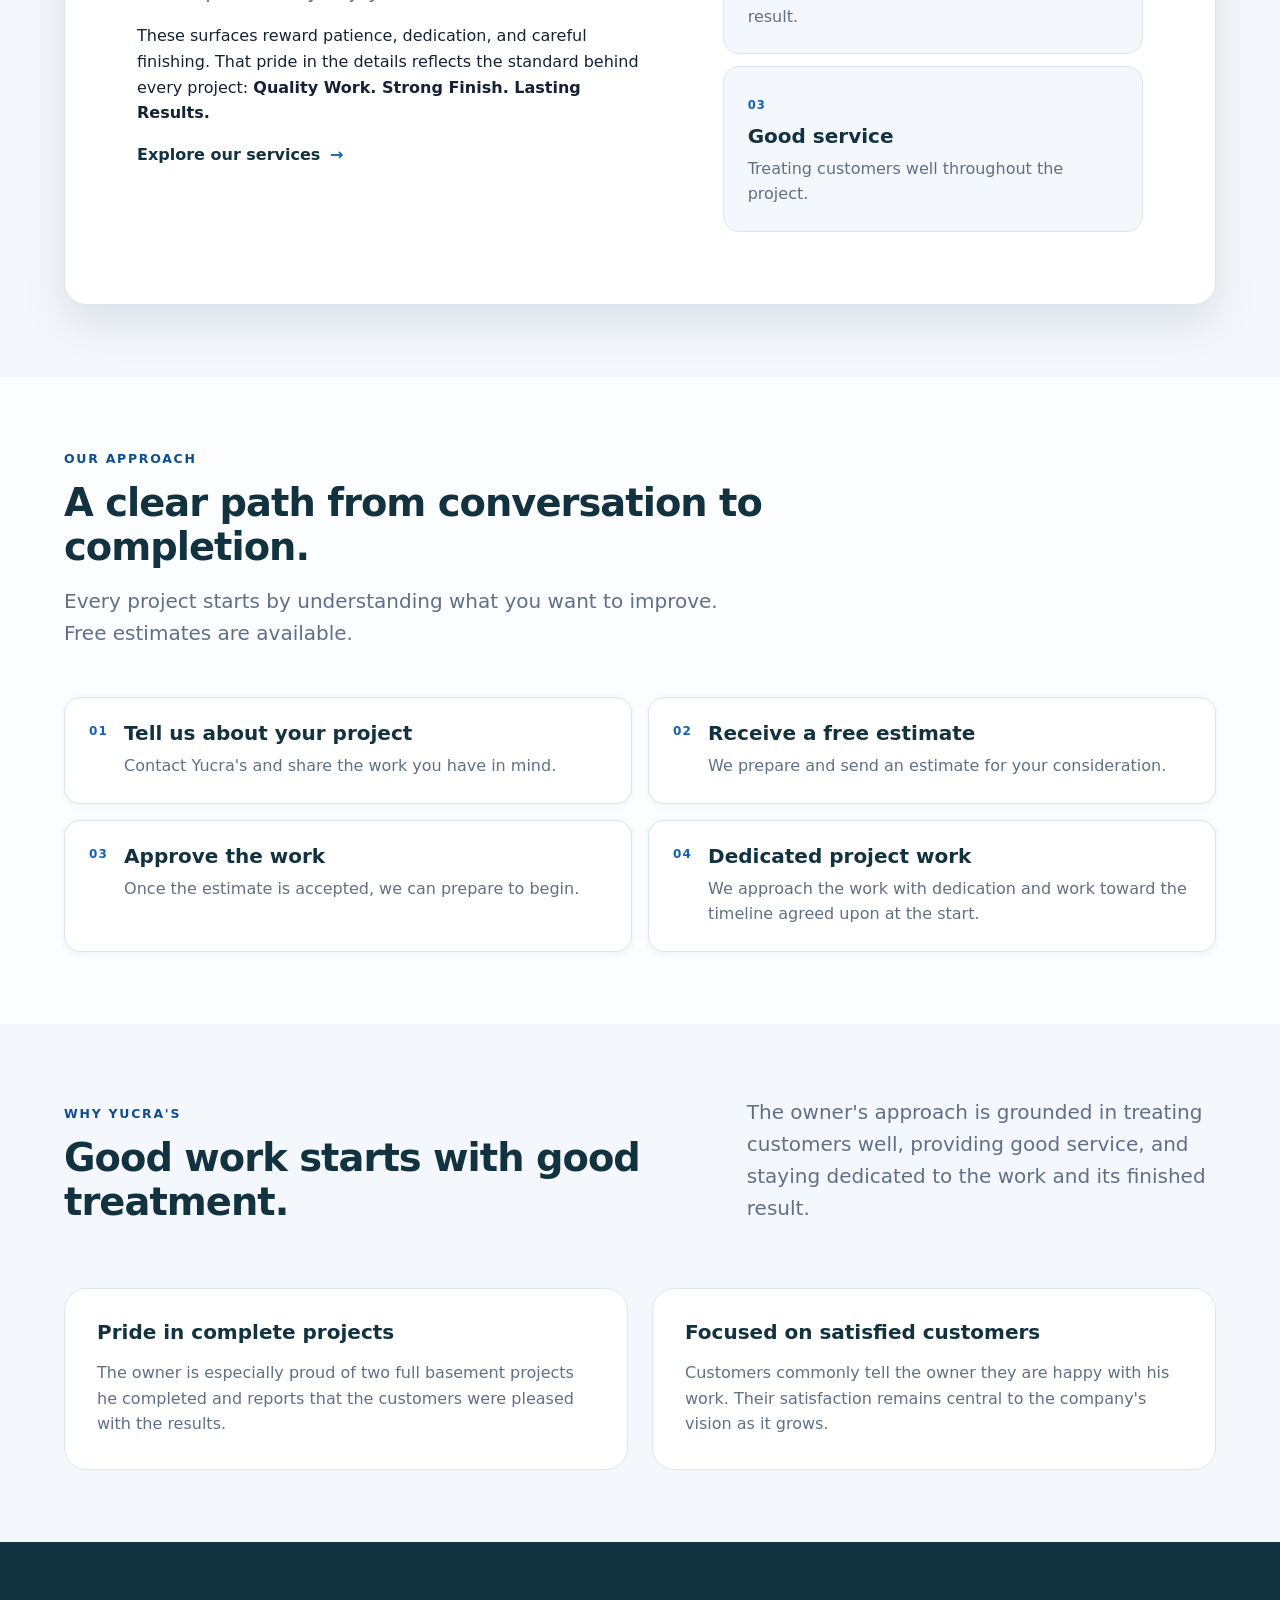
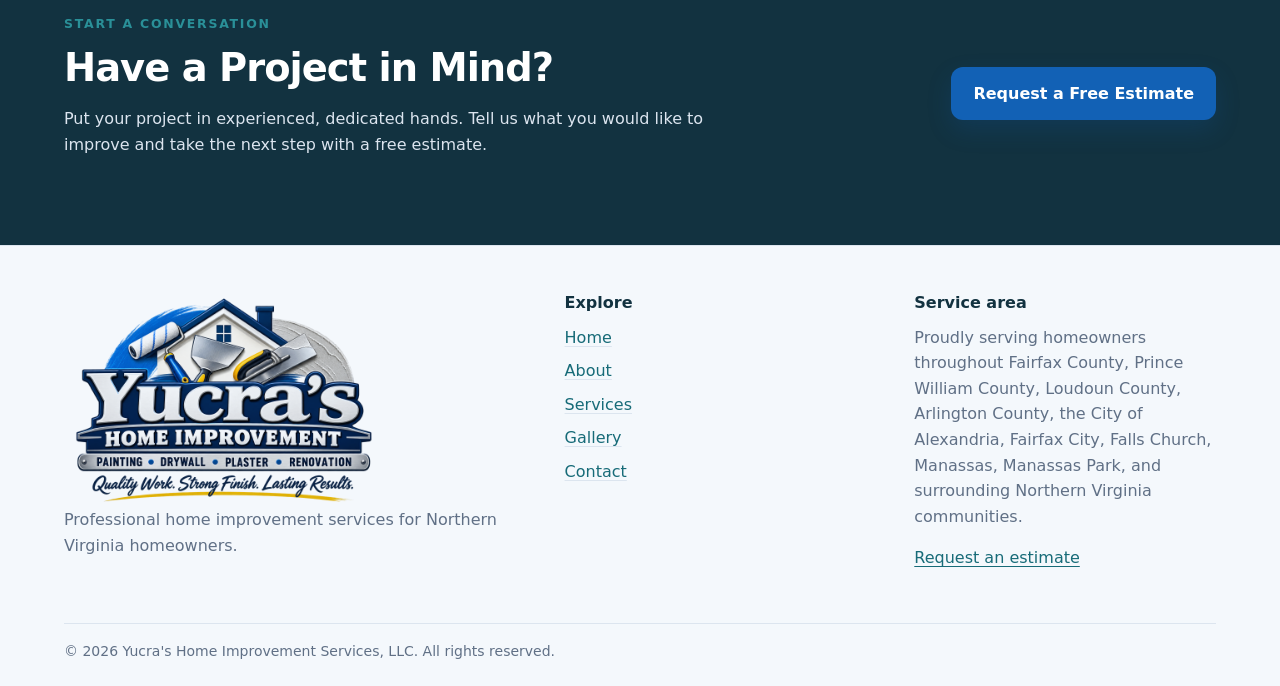
==== commit 53e86e91: "feat: complete website content and prepare production release" ====
--- a/about.html
+++ b/about.html
@@ -3,7 +3,7 @@
 <head><meta charset="utf-8"><meta name="viewport" content="width=device-width,initial-scale=1"><meta name="description" content="Learn about the experience, craftsmanship, and customer-focused approach behind Yucra's Home Improvement Services."><title>About | Yucra's Home Improvement</title><link rel="stylesheet" href="src/css/styles.css"></head>
 <body>
   <a class="skip-link" href="#main-content">Skip to main content</a>
-  <header class="site-header"><div class="container site-header__inner"><a class="brand" href="index.html" aria-label="Yucra's Home Improvement, home"><img class="brand__mark brand__mark--approved" src="src/images/logo/logo_v2.png" width="1536" height="1024" alt="" decoding="async"><span class="brand__text">Yucra's Home Improvement</span></a><button class="nav-toggle" type="button" aria-expanded="false" aria-controls="site-navigation" aria-label="Open navigation"><span class="nav-toggle__icon" aria-hidden="true"></span></button><nav class="site-nav" id="site-navigation" aria-label="Primary navigation"><a href="index.html">Home</a><a href="about.html" aria-current="page">About</a><a href="services.html">Services</a><a href="gallery.html">Gallery</a><a class="button" href="contact.html">Request an estimate</a></nav></div></header>
+  <header class="site-header"><div class="container site-header__inner"><a class="brand" href="index.html" aria-label="Yucra's Home Improvement, home"><img class="brand__mark brand__mark--approved" src="src/images/logo/logo_v2.png" width="1536" height="1024" alt="" decoding="async"><span class="brand__text">Yucra's Home Improvement</span></a><button class="nav-toggle" type="button" aria-expanded="false" aria-controls="site-navigation" aria-label="Open navigation"><span class="nav-toggle__icon" aria-hidden="true"></span></button><nav class="site-nav" id="site-navigation" aria-label="Primary navigation"><a href="index.html">Home</a><a href="about.html" aria-current="page">About</a><a href="services.html">Services</a><a href="gallery.html">Gallery</a><a class="header-phone" href="tel:+17033142029" aria-label="Call Yucra's Home Improvement at 703-314-2029"><span aria-hidden="true">Call</span> 703-314-2029</a><a class="button" href="contact.html#estimate-form">Request an estimate</a></nav></div></header>
   <main id="main-content">
     <section class="page-hero about-hero" aria-labelledby="about-title">
       <div class="container about-hero__grid"><div><p class="eyebrow">About Yucra's</p><h1 id="about-title">Built on Experience. Driven by Craftsmanship.</h1><p class="lede">Yucra's Home Improvement brings the owner's 15+ years of industry experience to a business created from a long-time goal: serving homeowners through dedicated work, careful craftsmanship, and good service.</p></div><div class="experience-highlight" aria-label="More than 15 years of industry experience held by the owner"><strong>15+</strong><span>Years of industry experience</span><small>Owner's experience</small></div></div>
@@ -26,10 +26,10 @@
     </section>
 
     <section class="section home-cta" aria-labelledby="about-cta-title">
-      <div class="container home-cta__inner"><div><p class="eyebrow">Start a conversation</p><h2 id="about-cta-title">Have a Project in Mind?</h2><p>Put your project in experienced, dedicated hands. Tell us what you would like to improve and take the next step with a free estimate.</p></div><a class="button" href="contact.html">Request a Free Estimate</a></div>
+      <div class="container home-cta__inner"><div><p class="eyebrow">Start a conversation</p><h2 id="about-cta-title">Have a Project in Mind?</h2><p>Put your project in experienced, dedicated hands. Tell us what you would like to improve and take the next step with a free estimate.</p></div><a class="button" href="contact.html#estimate-form">Request a Free Estimate</a></div>
     </section>
   </main>
-  <footer class="site-footer"><div class="container"><div class="site-footer__grid"><div><a class="footer-logo-link" href="index.html" aria-label="Yucra's Home Improvement, home"><img class="footer-logo" src="src/images/logo/logo_v2.png" width="1536" height="1024" alt="" loading="lazy" decoding="async"></a><p>Professional home improvement services for Northern Virginia homeowners.</p></div><nav aria-label="Footer navigation"><h3>Explore</h3><ul class="footer-links"><li><a href="index.html">Home</a></li><li><a href="about.html">About</a></li><li><a href="services.html">Services</a></li><li><a href="gallery.html">Gallery</a></li><li><a href="contact.html">Contact</a></li></ul></nav><div><h3>Service area</h3><p>Proudly serving homeowners throughout Fairfax County, Prince William County, Loudoun County, Arlington County, the City of Alexandria, Fairfax City, Falls Church, Manassas, Manassas Park, and surrounding Northern Virginia communities.</p><a href="contact.html">Request an estimate</a></div></div><div class="site-footer__bottom">&copy; <span data-current-year>2026</span> Yucra's Home Improvement Services, LLC. All rights reserved.</div></div></footer>
+  <footer class="site-footer"><div class="container"><div class="site-footer__grid"><div><a class="footer-logo-link" href="index.html" aria-label="Yucra's Home Improvement, home"><img class="footer-logo" src="src/images/logo/logo_v2.png" width="1536" height="1024" alt="" loading="lazy" decoding="async"></a><p>Professional home improvement services for Northern Virginia homeowners.</p></div><nav aria-label="Footer navigation"><h3>Explore</h3><ul class="footer-links"><li><a href="index.html">Home</a></li><li><a href="about.html">About</a></li><li><a href="services.html">Services</a></li><li><a href="gallery.html">Gallery</a></li><li><a href="contact.html">Contact</a></li></ul></nav><div><h3>Service area</h3><p>Proudly serving homeowners throughout Fairfax County, Prince William County, Loudoun County, Arlington County, the City of Alexandria, Fairfax City, Falls Church, Manassas, Manassas Park, and surrounding Northern Virginia communities.</p><a href="contact.html#estimate-form">Request an estimate</a></div></div><div class="site-footer__bottom">&copy; <span data-current-year>2026</span> Yucra's Home Improvement Services, LLC. All rights reserved.</div></div></footer>
   <script src="src/js/main.js" defer></script>
 </body>
 </html>
--- a/src/css/styles.css
+++ b/src/css/styles.css
@@ -119,6 +119,80 @@
 .about-proof article { padding: var(--space-6); border: 1px solid var(--color-border); border-radius: var(--radius-lg); background: var(--color-surface-raised); }
 .about-proof p { margin: 0; color: var(--color-muted); }
 
+.services-hero .lede { max-width: 48rem; }
+.services-hero__meta { display: flex; flex-wrap: wrap; gap: var(--space-2); margin-top: var(--space-6); }
+.services-hero__meta span { padding: var(--space-2) var(--space-3); border: 1px solid var(--color-border); border-radius: 999px; background: var(--color-surface-header); color: var(--color-primary-900); font-size: .82rem; font-weight: 800; }
+.services-grid { display: grid; grid-template-columns: repeat(2, minmax(0, 1fr)); gap: var(--space-5); }
+.service-category { padding: var(--space-6); border: 1px solid var(--color-border); border-radius: var(--radius-lg); background: var(--color-surface-raised); box-shadow: var(--shadow-sm); scroll-margin-top: 6rem; }
+.service-category:target { border-color: var(--color-primary-500); box-shadow: 0 0 0 4px var(--color-primary-glow), var(--shadow-sm); }
+.service-category--featured { background: radial-gradient(circle at 90% 10%, var(--color-primary-glow), transparent 32%), var(--color-surface-raised); }
+.service-category__heading { display: flex; gap: var(--space-4); align-items: flex-start; }
+.service-category__heading > span { margin-top: .25rem; color: var(--color-accent-500); font-size: .75rem; font-weight: 900; letter-spacing: .1em; }
+.service-category__heading .eyebrow { margin-bottom: var(--space-1); }
+.service-category > p { color: var(--color-muted); }
+.service-detail-list { margin: var(--space-5) 0 0; padding: 0; border-top: 1px solid var(--color-border); list-style: none; }
+.service-detail-list li { position: relative; padding: var(--space-3) 0 var(--space-3) var(--space-5); border-bottom: 1px solid var(--color-border); }
+.service-detail-list li::before { position: absolute; top: 1.2rem; left: 0; width: .5rem; height: .5rem; border-radius: 50%; background: var(--color-primary-500); content: ""; }
+.services-specialty { box-shadow: var(--shadow-sm); }
+.services-assurance { display: grid; grid-template-columns: minmax(0, 1fr) minmax(20rem, .75fr); gap: var(--space-8); align-items: center; }
+.services-assurance > div:first-child { max-width: 42rem; }
+.services-license { display: grid; grid-template-columns: auto 1fr; gap: var(--space-4); padding: var(--space-5); border: 1px solid var(--color-border); border-radius: var(--radius-lg); background: var(--color-surface-soft); }
+.services-license > span { display: grid; width: 3.25rem; height: 3.25rem; place-items: center; border-radius: var(--radius-md); background: var(--color-primary-900); color: var(--color-on-accent); font-size: 1.25rem; font-weight: 900; }
+.services-license h3 { margin-bottom: var(--space-2); }
+.services-license p { margin: 0; color: var(--color-muted); }
+
+.gallery-hero { padding-block: clamp(3.5rem, 7vw, 5.5rem); }
+.gallery-toolbar { display: flex; align-items: center; justify-content: space-between; gap: var(--space-5); margin-bottom: var(--space-6); }
+.gallery-filters { display: flex; flex-wrap: wrap; gap: var(--space-2); }
+.gallery-filters button { min-height: 2.75rem; padding: .6rem 1rem; border: 1px solid var(--color-border); border-radius: 999px; background: var(--color-surface-raised); color: var(--color-ink); font: inherit; font-size: .9rem; font-weight: 750; cursor: pointer; transition: border-color var(--transition), background var(--transition), color var(--transition); }
+.gallery-filters button:hover { border-color: var(--color-primary-500); color: var(--color-primary-700); }
+.gallery-filters button[aria-pressed="true"] { border-color: var(--color-primary-700); background: var(--color-primary-700); color: var(--color-on-accent); }
+.gallery-status { margin: 0; color: var(--color-muted); font-size: .9rem; white-space: nowrap; }
+.project-gallery { display: grid; grid-template-columns: repeat(3, minmax(0, 1fr)); gap: var(--space-5); align-items: start; }
+.gallery-card { overflow: hidden; margin: 0; border: 1px solid var(--color-border); border-radius: var(--radius-lg); background: var(--color-surface-raised); box-shadow: var(--shadow-sm); transition: border-color var(--transition), box-shadow var(--transition), transform var(--transition); }
+.gallery-card:hover { border-color: var(--color-primary-500); box-shadow: var(--shadow-md); transform: translateY(-2px); }
+.gallery-card[hidden] { display: none; }
+.gallery-card img { width: 100%; height: auto; aspect-ratio: 3 / 4; object-fit: cover; background: var(--color-surface-soft); }
+.gallery-card figcaption { padding: var(--space-4) var(--space-5) var(--space-5); color: var(--color-primary-900); font-weight: 800; line-height: 1.35; }
+.gallery-card figcaption span { display: block; margin-bottom: var(--space-2); color: var(--color-accent-600); font-size: .72rem; font-weight: 850; letter-spacing: .1em; text-transform: uppercase; }
+
+.sr-only { position: absolute; width: 1px; height: 1px; overflow: hidden; padding: 0; border: 0; margin: -1px; clip: rect(0, 0, 0, 0); white-space: nowrap; }
+.estimate-hero { padding-block: clamp(3.5rem, 7vw, 5.5rem); }
+.estimate-layout { display: grid; grid-template-columns: minmax(0, 1.35fr) minmax(18rem, .65fr); gap: var(--space-8); align-items: start; }
+.estimate-form-panel { min-width: 0; padding: var(--space-7); border: 1px solid var(--color-border); border-radius: var(--radius-lg); background: var(--color-surface-raised); box-shadow: var(--shadow-sm); scroll-margin-top: 6rem; }
+.estimate-form-panel:target { border-color: var(--color-primary-500); box-shadow: 0 0 0 4px var(--color-primary-glow), var(--shadow-sm); }
+.estimate-form-panel .section-heading { margin-bottom: var(--space-6); }
+.estimate-form-panel .section-heading > p:last-child { color: var(--color-muted); }
+.estimate-form { position: relative; display: grid; gap: var(--space-5); }
+.form-honeypot { position: absolute; left: -10000px; width: 1px; height: 1px; overflow: hidden; }
+.form-grid { display: grid; grid-template-columns: repeat(2, minmax(0, 1fr)); gap: var(--space-5); }
+.form-field { display: grid; gap: var(--space-2); margin: 0; padding: 0; border: 0; }
+.form-field label, .form-field legend { color: var(--color-primary-900); font-weight: 800; }
+.form-field input, .form-field select, .form-field textarea { width: 100%; min-height: 3rem; padding: .75rem .875rem; border: 1px solid var(--color-border); border-radius: var(--radius-sm); background: var(--color-surface-raised); color: var(--color-ink); font: inherit; transition: border-color var(--transition), box-shadow var(--transition); }
+.form-field textarea { min-height: 7rem; resize: vertical; }
+.form-field input:hover, .form-field select:hover, .form-field textarea:hover { border-color: var(--color-primary-500); }
+.form-field input:focus, .form-field select:focus, .form-field textarea:focus { border-color: var(--color-accent-500); box-shadow: 0 0 0 3px var(--color-accent-glow); outline: 0; }
+.form-field small { color: var(--color-muted); }
+.form-options > div { display: flex; flex-wrap: wrap; gap: var(--space-3); }
+.form-options label { display: inline-flex; min-height: 2.75rem; align-items: center; gap: var(--space-2); padding: .55rem .8rem; border: 1px solid var(--color-border); border-radius: var(--radius-sm); cursor: pointer; }
+.form-options input { width: 1.1rem; min-height: auto; height: 1.1rem; margin: 0; }
+.form-consent { display: grid; grid-template-columns: auto 1fr; gap: var(--space-3); align-items: start; padding: var(--space-4); border-radius: var(--radius-sm); background: var(--color-surface-soft); }
+.form-consent input { width: 1.2rem; height: 1.2rem; margin-top: .2rem; accent-color: var(--color-accent-500); }
+.form-consent label { font-weight: 700; }
+.form-actions { display: flex; align-items: center; gap: var(--space-4); }
+.form-actions .button { border: 0; cursor: pointer; }
+.form-actions .button:disabled { cursor: wait; opacity: .7; transform: none; }
+.form-status { margin: 0; color: var(--color-muted); font-weight: 700; }
+.form-status[data-state="success"] { color: var(--color-primary-700); }
+.form-status[data-state="error"] { color: #a52a2a; }
+.estimate-expectations { position: sticky; top: 6.5rem; padding: var(--space-6); border: 1px solid var(--color-border); border-radius: var(--radius-lg); background: var(--color-surface-soft); }
+.estimate-expectations ol { display: grid; gap: var(--space-5); margin: var(--space-6) 0; padding: 0; list-style: none; }
+.estimate-expectations li { display: grid; grid-template-columns: auto 1fr; gap: var(--space-3); }
+.estimate-expectations li > span { color: var(--color-accent-500); font-size: .75rem; font-weight: 900; letter-spacing: .1em; }
+.estimate-expectations h3 { margin-bottom: var(--space-2); font-size: 1.05rem; }
+.estimate-expectations li p { margin: 0; color: var(--color-muted); }
+.estimate-note { margin: 0; padding-top: var(--space-4); border-top: 1px solid var(--color-border); color: var(--color-muted); font-size: .9rem; }
+
 .home-hero { min-height: min(46rem, calc(100vh - 4.75rem)); display: grid; align-items: center; }
 .home-hero__inner { display: grid; width: min(calc(100% - 2rem), var(--container)); align-items: center; }
 .home-hero__content { min-width: 0; }
@@ -141,10 +215,6 @@
 .process-list li { display: grid; min-height: 8rem; align-content: space-between; padding: var(--space-5); border: 1px solid var(--color-border); border-radius: var(--radius-md); background: var(--color-surface-soft); }
 .process-list span { color: var(--color-accent-500); font-size: .72rem; font-weight: 900; letter-spacing: .1em; }
 .process-list strong { color: var(--color-primary-900); font-size: 1.1rem; }
-.work-preview { display: grid; grid-template-columns: 1.2fr .9fr .9fr; gap: var(--space-4); }
-.work-preview__item { display: flex; min-height: 18rem; align-items: flex-end; overflow: hidden; padding: var(--space-5); border: 1px solid var(--color-border); border-radius: var(--radius-lg); background: radial-gradient(circle at 80% 15%, var(--color-primary-glow), transparent 35%), linear-gradient(145deg, var(--color-surface-raised), var(--color-border)); }
-.work-preview__item:first-child { min-height: 24rem; }
-.work-preview__item span { padding: var(--space-2) var(--space-3); border-radius: var(--radius-sm); background: var(--color-surface-header); color: var(--color-primary-900); font-weight: 800; backdrop-filter: blur(10px); }
 .feature-list { display: grid; grid-template-columns: repeat(2, minmax(0, 1fr)); border-top: 1px solid var(--color-border); }
 .feature-list article { padding: var(--space-6) var(--space-6) var(--space-6) 0; border-bottom: 1px solid var(--color-border); }
 .feature-list article:nth-child(odd) { padding-right: var(--space-7); border-right: 1px solid var(--color-border); }
@@ -179,12 +249,16 @@
   .site-nav a { padding: var(--space-3); }
   .site-nav .button { margin: var(--space-2) 0 0; }
   .home-hero { min-height: auto; }
-  .intro-grid, .section-heading--split, .service-grid, .specialty-panel, .work-preview, .feature-list, .about-preview, .about-hero__grid, .about-story { grid-template-columns: 1fr; }
+  .intro-grid, .section-heading--split, .service-grid, .specialty-panel, .feature-list, .about-preview, .about-hero__grid, .about-story, .services-grid, .services-assurance { grid-template-columns: 1fr; }
+  .project-gallery { grid-template-columns: repeat(2, minmax(0, 1fr)); }
+  .estimate-layout { grid-template-columns: 1fr; }
+  .estimate-expectations { position: static; }
+  .gallery-toolbar { align-items: flex-start; flex-direction: column; }
+  .gallery-status { white-space: normal; }
   .about-hero__grid, .about-story { gap: var(--space-6); }
   .experience-highlight { max-width: 20rem; }
   .intro-grid { gap: var(--space-5); }
   .specialty-panel { gap: var(--space-6); padding: var(--space-6); }
-  .work-preview__item, .work-preview__item:first-child { min-height: 15rem; }
   .feature-list article, .feature-list article:nth-child(odd), .feature-list article:nth-child(even) { padding: var(--space-5) 0; border-right: 0; }
   .home-cta__inner { align-items: flex-start; flex-direction: column; }
   .site-footer__grid { grid-template-columns: 1fr; gap: var(--space-6); }
@@ -197,6 +271,13 @@
   .process-list { grid-template-columns: 1fr; }
   .about-process, .about-proof { grid-template-columns: 1fr; }
   .about-process li { grid-template-columns: 1fr; }
+  .project-gallery { grid-template-columns: 1fr; }
+  .gallery-filters { align-items: stretch; flex-direction: column; width: 100%; }
+  .gallery-filters button { width: 100%; }
+  .estimate-form-panel { padding: var(--space-5); }
+  .form-grid { grid-template-columns: 1fr; }
+  .form-options > div, .form-actions { align-items: stretch; flex-direction: column; }
+  .form-options label, .form-actions .button { width: 100%; }
 }
 @media (min-width: 52.0625rem) {
   body.nav-open { overflow: auto; }
